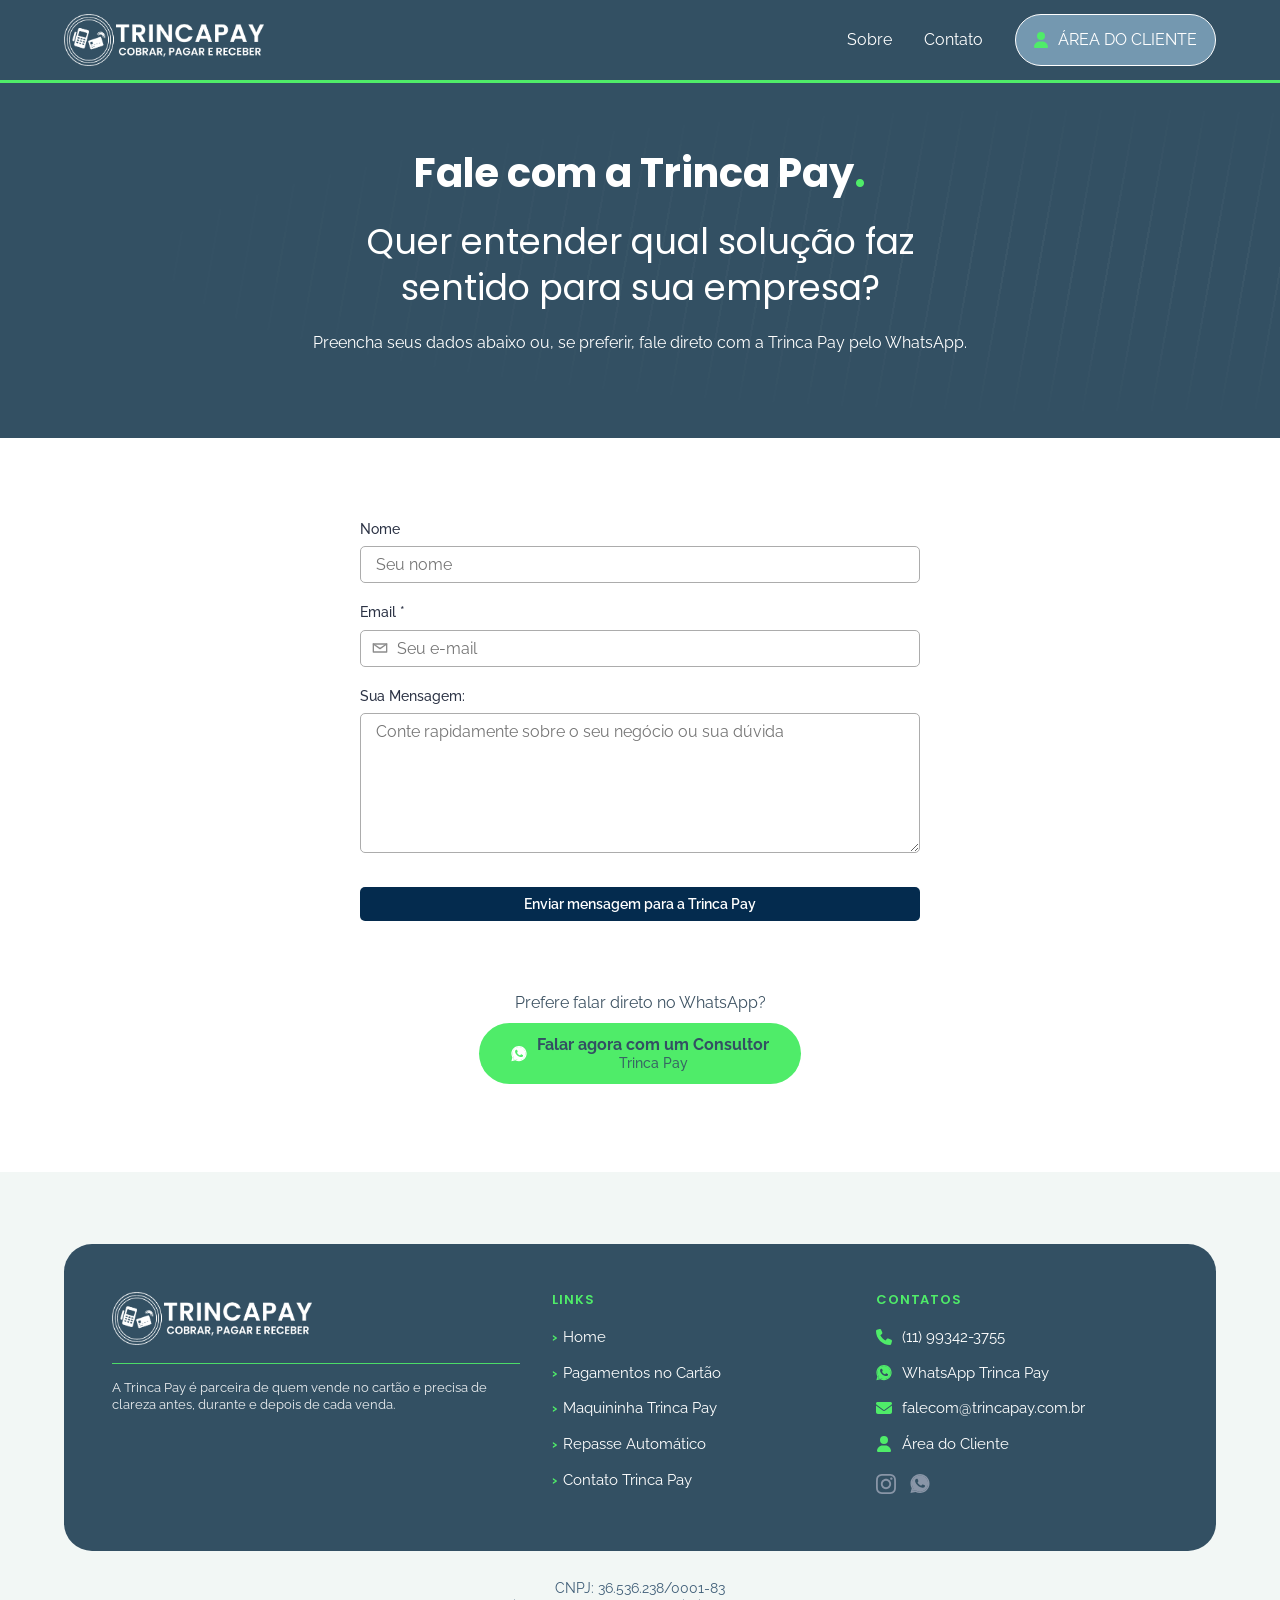
==== contato/index.html @ 95d37398 "Performance mobile: fontes assíncronas, GTM adiado, imagem otimizada" ====
<!DOCTYPE html>
<html lang="pt-BR">
<head>
<meta charset="UTF-8">
<meta name="viewport" content="width=device-width, initial-scale=1">
<title>Fale com a Trinca Pay | Atendimento e Contato</title>
<meta name="description" content="Entre em contato com a Trinca Pay e converse sobre soluções de pagamento com clareza, suporte humano e orientação para o seu negócio.">
<meta name="keywords" content="contato trinca pay, whatsapp trinca pay">
<meta name="author" content="Trinca Pay">
<meta name="robots" content="index, follow">
<link rel="canonical" href="https://trincapay.com.br/contato">

<meta property="og:type" content="website">
<meta property="og:title" content="Fale com a Trinca Pay | Atendimento e Contato">
<meta property="og:description" content="Entre em contato com a Trinca Pay e converse sobre soluções de pagamento com clareza, suporte humano e orientação para o seu negócio.">
<meta property="og:image" content="/og-share-image.jpg">
<meta property="og:url" content="https://trincapay.com.br/contato">
<meta name="twitter:card" content="summary_large_image">
<meta name="twitter:image" content="/og-share-image.jpg">

<link rel="preconnect" href="https://fonts.googleapis.com">
<link rel="preconnect" href="https://fonts.gstatic.com" crossorigin>
<link rel="preload" as="style" href="https://fonts.googleapis.com/css2?family=Poppins:wght@400;500;600;700&family=Raleway:wght@400;500;600;700&display=swap" onload="this.onload=null;this.rel='stylesheet'">
<noscript><link rel="stylesheet" href="https://fonts.googleapis.com/css2?family=Poppins:wght@400;500;600;700&family=Raleway:wght@400;500;600;700&display=swap"></noscript>
<link rel="preconnect" href="https://images.leadconnectorhq.com">
<link rel="icon" type="image/webp" href="/favicon.webp">
<link rel="stylesheet" href="/assets/css/style.css?v=3">

<!-- Google Tag Manager (carregamento adiado: idle/interação do usuário, com limite de 3.5s, para não bloquear o carregamento inicial) -->
<script>
(function(w,d,s,l,i){
  w[l]=w[l]||[];w[l].push({'gtm.start': new Date().getTime(), event:'gtm.js'});
  function loadGTM(){
    if (w.__gtmLoaded) return;
    w.__gtmLoaded = true;
    var f=d.getElementsByTagName(s)[0], j=d.createElement(s), dl=l!='dataLayer'?'&l='+l:'';
    j.async=true; j.src='https://www.googletagmanager.com/gtm.js?id='+i+dl;
    f.parentNode.insertBefore(j,f);
  }
  var events = ['scroll','mousemove','touchstart','keydown','click'];
  function onInteract(){ events.forEach(function(e){ w.removeEventListener(e, onInteract); }); loadGTM(); }
  events.forEach(function(e){ w.addEventListener(e, onInteract, {passive:true, once:true}); });
  setTimeout(loadGTM, 3500);
})(window,document,'script','dataLayer','GTM-535Q238L');
</script>
<!-- End Google Tag Manager -->
<script type="application/ld+json">
{
  "@context": "https://schema.org",
  "@type": "Organization",
  "name": "Trinca Pay",
  "url": "https://trincapay.com.br",
  "logo": "https://trincapay.com.br/assets/images/logo-trincapay.webp",
  "description": "A Trinca Pay é parceira de quem vende no cartão e precisa de clareza antes, durante e depois de cada venda.",
  "contactPoint": {
    "@type": "ContactPoint",
    "telephone": "+55-11-99342-3755",
    "contactType": "customer service",
    "areaServed": "BR",
    "availableLanguage": "Portuguese"
  },
  "sameAs": [
    "https://www.instagram.com/trincapay",
    "https://wa.me/5511993423755"
  ]
}
</script>
</head>
<body>
<noscript><iframe src="https://www.googletagmanager.com/ns.html?id=GTM-535Q238L"
height="0" width="0" style="display:none;visibility:hidden"></iframe></noscript>

<header class="site-header">
  <div class="container">
    <a href="/" class="logo-link" title="Trinca Pay - Cobrar, pagar e receber">
      <img src="/assets/images/logo-trincapay.webp" alt="Trinca Pay - Cobrar, pagar e receber" width="1121" height="293" title="Trinca Pay - Cobrar, pagar e receber">
    </a>
    <input type="checkbox" id="nav-toggle" class="nav-toggle-checkbox">
    <label for="nav-toggle" class="nav-toggle-btn" aria-label="Abrir menu">&#9776;</label>
    <nav class="nav-links">
      <a href="/sobre-nos" class="nav-link" title="Sobre">Sobre</a>
      <a href="/contato" class="nav-link" title="Contato">Contato</a>
    </nav>
    <a href="https://portaltrinca.com.br/login" class="btn-area-cliente" target="_blank" rel="noopener" title="ÁREA DO CLIENTE">ÁREA DO CLIENTE</a>
  </div>
</header>

<main>
  <section class="hero section-on-dark wave-bg" style="padding-bottom:64px;">
    <div class="container text-center" style="max-width:720px;">
      <h1>Fale com a Trinca Pay<span class="accent">.</span></h1>
      <h2 class="hero-subtitle">Quer entender qual solução faz sentido para sua empresa?</h2>
      <p>Preencha seus dados abaixo ou, se preferir, fale direto com a Trinca Pay pelo WhatsApp.</p>
    </div>
  </section>

  <section class="section-on-light">
    <div class="container">
      <form id="contact-form" class="contact-form" action="/api/contact" method="POST">
        <div>
          <label for="nome">Nome</label>
          <input type="text" id="nome" name="nome" placeholder="Seu nome">
        </div>
        <div>
          <label for="email">Email *</label>
          <div class="email-field">
            <svg viewBox="0 0 24 24" fill="none" stroke="currentColor" stroke-width="2" stroke-linecap="round" stroke-linejoin="round"><path d="M4 4h16v16H4z" opacity="0"/><path d="M22 6l-10 7L2 6"/><path d="M2 6h20v12H2z"/></svg>
            <input type="email" id="email" name="email" placeholder="Seu e-mail" required>
          </div>
        </div>
        <div>
          <label for="mensagem">Sua Mensagem:</label>
          <textarea id="mensagem" name="mensagem" placeholder="Conte rapidamente sobre o seu negócio ou sua dúvida"></textarea>
        </div>
        <!-- honeypot anti-spam (campo invisível, bots costumam preencher) -->
        <input type="text" name="empresa_site" tabindex="-1" autocomplete="off" style="position:absolute;left:-9999px;opacity:0;height:0;">
        <button type="submit" class="btn-submit">Enviar mensagem para a Trinca Pay</button>
        <p id="form-status" role="status" style="text-align:center; font-size:0.9rem; min-height:1.2em;"></p>
      </form>

      <p class="text-center" style="margin:16px 0 8px;">Prefere falar direto no WhatsApp?</p>
      <div class="btn-wrap" style="margin:8px 0;">
        <a class="btn-cta" href="https://wa.me/5511993423755?text=Ol%C3%A1%2C%20vim%20pela%20p%C3%A1gina%20de%20contato%20da%20TrincaPay%20e%20gostaria%20de%20entender%20qual%20estrutura%20de%20pagamentos%20faz%20mais%20sentido%20para%20meu%20neg%C3%B3cio." target="_blank" rel="noopener" title="Falar agora com um Consultor Trinca Pay">
          <span class="btn-icon"><svg viewBox="0 0 22 22" width="16" height="16" fill="#fff" xmlns="http://www.w3.org/2000/svg"><path fill-rule="evenodd" clip-rule="evenodd" d="M11 20.9647C16.7892 20.9647 21.4824 16.2716 21.4824 10.4824C21.4824 4.69311 16.7892 0 11 0C5.21075 0 0.517639 4.69311 0.517639 10.4824C0.517639 12.3624 1.01255 14.1268 1.8792 15.6524L0.517639 20.9647L5.99457 19.6947C7.48195 20.5046 9.18724 20.9647 11 20.9647ZM11 19.3521C15.8986 19.3521 19.8697 15.381 19.8697 10.4824C19.8697 5.58377 15.8986 1.61267 11 1.61267C6.10141 1.61267 2.13031 5.58377 2.13031 10.4824C2.13031 12.3737 2.72231 14.1268 3.73111 15.5665L2.93665 18.5457L5.96841 17.7878C7.39808 18.7743 9.13157 19.3521 11 19.3521Z"/><path fill-rule="evenodd" clip-rule="evenodd" d="M10.9998 19.4668C15.962 19.4668 19.9847 15.4442 19.9847 10.4819C19.9847 5.51974 15.962 1.49707 10.9998 1.49707C6.03762 1.49707 2.01495 5.51974 2.01495 10.4819C2.01495 12.3979 2.61464 14.1737 3.63654 15.6321L2.83176 18.65L5.9029 17.8822C7.35114 18.8816 9.10714 19.4668 10.9998 19.4668ZM7.44901 5.1587C7.8049 5.15562 8.14911 5.15264 8.37955 5.61548C8.57893 6.01595 8.82411 6.70349 9.11351 7.52482C9.11475 7.52833 9.11601 7.53188 9.11727 7.53547C9.18485 7.72704 9.29035 8.02613 9.15169 8.22437C9.01042 8.42633 8.69542 8.83272 8.46729 9.09595C8.40886 9.16338 8.29175 9.31767 8.45134 9.56914C8.49101 9.63166 8.52525 9.69572 8.56299 9.76629C8.71497 10.0506 8.92355 10.4408 9.77179 11.263C10.6279 12.093 11.702 12.5707 12.0982 12.7297C12.2058 12.7907 12.4645 12.8725 12.638 12.711C12.7178 12.6367 12.8681 12.4447 13.032 12.2353C13.2245 11.9894 13.4359 11.7194 13.5739 11.5879C13.5781 11.5841 13.5824 11.5802 13.5868 11.5761C13.6791 11.4915 13.8255 11.3573 14.0945 11.465C14.3301 11.5593 15.234 11.9943 15.9168 12.3229C16.0511 12.3875 16.1768 12.448 16.2872 12.501C16.3957 12.5354 16.5533 12.6621 16.5533 12.916C16.5533 13.4889 16.1477 15.1853 14.1764 15.2204C12.2051 15.2555 9.83062 14.2245 8.02344 12.2315C6.15087 10.1664 5.59515 8.78594 5.59515 7.52482C5.59515 5.98603 6.67148 5.15921 7.36175 5.15921C7.39088 5.15921 7.41998 5.15895 7.44901 5.1587Z"/></svg></span>
          <span>Falar agora com um Consultor<span class="btn-sub">Trinca Pay</span></span>
        </a>
      </div>
    </div>
  </section>
</main>

<footer class="site-footer-wrap">
  <div class="container">
    <div class="site-footer">
      <div>
        <div class="footer-brand">
          <img src="/assets/images/logo-trincapay.webp" alt="Trinca Pay" width="1121" height="293" title="Trinca Pay">
        </div>
        <p class="footer-desc">A Trinca Pay é parceira de quem vende no cartão e precisa de clareza antes, durante e depois de cada venda.</p>
      </div>
      <div>
        <h2>Links</h2>
        <ul>
          <li><a href="/" title="Home">Home</a></li>
          <li><a href="/pagamentos-no-cartao" title="Pagamentos no Cartão">Pagamentos no Cartão</a></li>
          <li><a href="/maquininha-trinca-pay" title="Maquininha Trinca Pay">Maquininha Trinca Pay</a></li>
          <li><a href="/repasse-automatico" title="Repasse Automático">Repasse Automático</a></li>
          <li><a href="/contato" title="Contato Trinca Pay">Contato Trinca Pay</a></li>
        </ul>
      </div>
      <div>
        <h2>Contatos</h2>
        <ul>
          <li class="contact-item"><span class="footer-icon footer-icon-phone"></span><a href="tel:+5511993423755" title="(11) 99342-3755">(11) 99342-3755</a></li>
          <li class="contact-item"><span class="footer-icon footer-icon-whatsapp"></span><a href="https://wa.me/5511993423755?text=Ol%C3%A1%2C%20vim%20pelo%20site%20da%20TrincaPay%20e%20gostaria%20de%20falar%20com%20voc%C3%AAs." target="_blank" rel="noopener" title="WhatsApp Trinca Pay">WhatsApp Trinca Pay</a></li>
          <li class="contact-item"><span class="footer-icon footer-icon-mail"></span><a href="mailto:falecom@trincapay.com.br" title="falecom@trincapay.com.br">falecom@trincapay.com.br</a></li>
          <li class="contact-item"><span class="footer-icon footer-icon-user"></span><a href="https://portaltrinca.com.br/login" target="_blank" rel="noopener" title="Área do Cliente">Área do Cliente</a></li>
        </ul>
        <div class="social-icons">
          <a href="https://www.instagram.com/trincapay" target="_blank" rel="noopener" title="Instagram Trinca Pay"><img src="/assets/images/icon-instagram.svg" alt="Instagram Trinca Pay" width="20" height="20" loading="lazy" title="Instagram Trinca Pay"></a>
          <a href="https://wa.me/5511993423755?text=Ol%C3%A1%2C%20vim%20pelo%20site%20da%20TrincaPay%20e%20gostaria%20de%20falar%20com%20voc%C3%AAs." target="_blank" rel="noopener" title="WhatsApp Trinca Pay"><img src="/assets/images/icon-whatsapp.svg" alt="WhatsApp Trinca Pay" width="20" height="20" loading="lazy" title="WhatsApp Trinca Pay"></a>
        </div>
      </div>
    </div>
    <p class="footer-legal">CNPJ: 36.536.238/0001-83<br>© Trinca Pay 2026. Todos os direitos reservados</p>
  </div>
</footer>

<script>
document.getElementById('contact-form').addEventListener('submit', async function (e) {
  e.preventDefault();
  var form = e.target;
  var status = document.getElementById('form-status');
  var btn = form.querySelector('button[type="submit"]');
  var data = Object.fromEntries(new FormData(form).entries());

  btn.disabled = true;
  status.textContent = 'Enviando...';

  try {
    var res = await fetch(form.action, {
      method: 'POST',
      headers: { 'Content-Type': 'application/json' },
      body: JSON.stringify(data)
    });
    if (res.ok) {
      status.textContent = 'Mensagem enviada! Em breve alguém da Trinca Pay entra em contato.';
      form.reset();
    } else {
      status.textContent = 'Não foi possível enviar agora. Tente novamente ou fale pelo WhatsApp acima.';
    }
  } catch (err) {
    status.textContent = 'Não foi possível enviar agora. Tente novamente ou fale pelo WhatsApp acima.';
  } finally {
    btn.disabled = false;
  }
});
</script>

</body>
</html>
---- assets/css/style.css ----
/* =========================================================
   Trinca Pay — Design System / Estilo compartilhado
   Cores, tipografia e componentes replicados do site original
   (trincapay.com.br), conforme requisitos técnicos e inspeção
   visual direta do site em produção.
   ========================================================= */

/* Google Fonts agora carregadas via <link rel="preconnect"> + <link rel="stylesheet">
   no <head> de cada página (em vez de @import), para não bloquear a renderização. */

:root {
  --color-bg-dark: #335063;       /* fundo petróleo - header, hero, seções escuras */
  --color-bg-dark-card: #4a6d84;  /* cartões sobre fundo escuro (levemente mais claro) */
  --color-bg-panel-blue: rgb(116, 152, 176); /* azul claro da seção "A regra..." (igual produção) */
  --color-accent: #4FEC69;        /* verde destaque - títulos, botões, fundos */
  --color-accent-text: #117A37;   /* verde escurecido para texto/links sobre fundo claro (contraste AA) */
  --color-white: #ffffff;
  --color-text-on-dark: #ffffff;
  --color-text-on-light: #335063; /* corpo de texto e headings sobre fundo claro */
  --color-alt-bg: #f2f7f5;        /* seções claras alternadas (leve tom esverdeado) */
  --color-text-alt-dark: #042B4E; /* azul escuro alternativo usado em FAQ, CTA final e alguns parágrafos */
  --color-off-white: #EFF4F0;     /* branco levemente acinzentado usado em links secundários do hero */
  --font-heading: 'Poppins', sans-serif;
  --font-body: 'Raleway', sans-serif;
  --radius-pill: 100px;
  --radius-card: 16px;
  --radius-panel: 28px;
  --max-width: 1200px;
}

* { box-sizing: border-box; }
html { scroll-behavior: smooth; }

body {
  margin: 0;
  font-family: var(--font-body);
  font-weight: 400;
  color: var(--color-text-on-light);
  background: var(--color-white);
  line-height: 1.6;
  overflow-x: hidden;
}

img { max-width: 100%; display: block; }

a { color: inherit; text-decoration: none; }

.container {
  max-width: var(--max-width);
  margin: 0 auto;
  padding: 0 24px;
}

h1, h2, h3 {
  font-family: var(--font-heading);
  margin: 0 0 20px;
  line-height: 1.2;
}

h1 { font-weight: 700; font-size: 40px; line-height: 1.3; }
h2 { font-weight: 600; font-size: 35px; line-height: 1.3; }
h3 { font-weight: 700; font-size: 21px; line-height: 1.3; }

p { margin: 0 0 18px; font-size: 1rem; }

.accent { color: var(--color-accent); }

.section-on-dark h1, .section-on-dark h2, .section-on-dark h3, .section-on-dark p { color: var(--color-text-on-dark); }
.section-on-light h1, .section-on-light h2, .section-on-light h3 { color: var(--color-text-on-light); }
.section-on-light p { color: #3d5262; }

/* ============ Wave decoration (aproximação do padrão original) ============ */
.wave-bg {
  position: relative;
  overflow: hidden;
}
.wave-bg > * {
  position: relative;
  z-index: 1;
}
.wave-bg::before {
  content: "";
  position: absolute;
  inset: 0;
  z-index: 0;
  pointer-events: none;
  background-image: repeating-linear-gradient(
      100deg,
      rgba(255,255,255,0.035) 0px,
      rgba(255,255,255,0.035) 2px,
      transparent 2px,
      transparent 34px
    );
  mask-image: radial-gradient(ellipse at 85% 50%, black 10%, transparent 70%);
  -webkit-mask-image: radial-gradient(ellipse at 85% 50%, black 10%, transparent 70%);
}
.wave-bg-light::before {
  background-image: repeating-linear-gradient(
      100deg,
      rgba(51,80,99,0.05) 0px,
      rgba(51,80,99,0.05) 2px,
      transparent 2px,
      transparent 34px
    );
  mask-image: radial-gradient(ellipse at 15% 50%, black 10%, transparent 70%);
  -webkit-mask-image: radial-gradient(ellipse at 15% 50%, black 10%, transparent 70%);
}

/* ============ Header ============ */
.site-header {
  position: sticky;
  top: 0;
  z-index: 100;
  background: var(--color-bg-dark);
  border-bottom: 3px solid var(--color-accent);
}
.site-header .container {
  display: flex;
  align-items: center;
  justify-content: flex-end;
  gap: 32px;
  padding-top: 14px;
  padding-bottom: 14px;
}
.site-header .logo-link {
  display: flex;
  align-items: center;
  gap: 12px;
  margin-right: auto;
}
.site-header .logo-link img { width: 200px; height: auto; }
.site-header nav {
  display: flex;
  align-items: center;
  gap: 32px;
}
.site-header nav a.nav-link {
  color: var(--color-white);
  font-weight: 400;
  font-size: 16px;
}
.site-header nav a.nav-link:hover { color: var(--color-accent); }
.btn-area-cliente {
  display: inline-flex;
  align-items: center;
  gap: 8px;
  border: 1px solid #fff;
  background: rgb(116, 152, 176);
  color: #fff;
  padding: 12px 18px;
  border-radius: var(--radius-pill);
  font-size: 16px;
  font-weight: 400;
  white-space: nowrap;
}
.btn-area-cliente:hover { background: rgb(100, 136, 160); }
.btn-area-cliente::before {
  content: "";
  display: inline-block;
  width: 16px;
  height: 16px;
  background-color: var(--color-accent);
  -webkit-mask-image: url('data:image/svg+xml;utf8,<svg xmlns="http://www.w3.org/2000/svg" viewBox="0 0 448 512"><path d="M224 256a128 128 0 1 0 0-256 128 128 0 1 0 0 256zm-45.7 48C79.8 304 0 383.8 0 482.3 0 498.7 13.3 512 29.7 512h388.6c16.4 0 29.7-13.3 29.7-29.7 0-98.5-79.8-178.3-178.3-178.3h-91.4z"/></svg>');
  mask-image: url('data:image/svg+xml;utf8,<svg xmlns="http://www.w3.org/2000/svg" viewBox="0 0 448 512"><path d="M224 256a128 128 0 1 0 0-256 128 128 0 1 0 0 256zm-45.7 48C79.8 304 0 383.8 0 482.3 0 498.7 13.3 512 29.7 512h388.6c16.4 0 29.7-13.3 29.7-29.7 0-98.5-79.8-178.3-178.3-178.3h-91.4z"/></svg>');
  -webkit-mask-size: contain;
  mask-size: contain;
  -webkit-mask-repeat: no-repeat;
  mask-repeat: no-repeat;
}

/* ============ Hamburger (mobile nav toggle, checkbox hack, sem JS) ============ */
.nav-toggle-checkbox { display: none; }
.nav-toggle-btn {
  display: none;
  align-items: center;
  justify-content: center;
  color: var(--color-accent);
  font-size: 28px;
  cursor: pointer;
  line-height: 1;
  user-select: none;
}

/* ============ Buttons / CTAs ============ */
.btn-cta {
  display: inline-flex;
  align-items: center;
  justify-content: center;
  gap: 10px;
  background: var(--color-accent);
  color: var(--color-text-on-light);
  padding: 12px 32px;
  border-radius: var(--radius-pill);
  font-family: var(--font-body);
  font-weight: 700;
  font-size: 1rem;
  border: none;
  cursor: pointer;
  text-align: center;
  transition: transform 0.15s ease, box-shadow 0.15s ease;
  line-height: 1.25;
}
.btn-cta:hover { transform: translateY(-2px); box-shadow: 0 8px 20px rgba(79,236,105,0.35); }
.btn-cta .btn-sub { display: block; font-weight: 500; font-size: 0.85rem; opacity: 0.85; }
.btn-cta .btn-icon { font-size: 0.85em; display: inline-flex; align-items: center; }
.btn-cta .btn-icon svg { display: block; }
.btn-cta img.btn-icon { width: 18px; height: 18px; }
.btn-wrap { text-align: center; margin: 32px 0; }
.btn-wrap.align-left { text-align: left; }

/* ============ Layout helpers ============ */
section { padding: 80px 0; }
@media (max-width: 768px) { section { padding: 56px 0; } }

.section-on-dark { background: var(--color-bg-dark); color: var(--color-white); }
.section-alt { background: var(--color-alt-bg); }

.grid-2 {
  display: grid;
  grid-template-columns: 1fr 1fr;
  gap: 80px;
  align-items: center;
}
@media (max-width: 860px) {
  .grid-2 { grid-template-columns: 1fr; gap: 48px; }
  .grid-2.reverse-mobile { display: flex; flex-direction: column-reverse; }
  .como-funciona-block { text-align: center; }
  .como-funciona-block .como-funciona-btn { justify-content: center; }
}

.text-center { text-align: center; }

/* ============ Hero ============ */
.hero {
  padding: 64px 0 72px;
}
.hero .grid-2 { align-items: center; }
.hero .grid-2 img { max-width: min(366px, 100%); margin: 0 auto; }
.problema-img img { max-width: min(471px, 100%); margin: 0 auto; }
.hero-subtitle { color: var(--color-accent); font-weight: 400; }
.hero-eyebrow-link {
  display: inline-block;
  margin-top: 8px;
  font-size: 0.95rem;
  color: var(--color-white);
  opacity: 0.85;
  text-decoration: underline;
}

/* ============ Feature cards on dark bg ============ */
.card-grid-3 {
  display: grid;
  grid-template-columns: repeat(3, 1fr);
  gap: 24px;
  margin: 40px 0;
}
@media (max-width: 860px) { .card-grid-3 { grid-template-columns: 1fr; } }

.feature-card {
  background: var(--color-bg-panel-blue);
  border: none;
  border-radius: 20px;
  padding: 28px 26px;
  text-align: center;
}
.feature-card h3 { color: var(--color-white); font-size: 21px; font-weight: 700; margin-bottom: 14px; }
.feature-card h3 a { color: inherit; text-decoration: none; }
.feature-card p { color: var(--color-white); font-size: 16px; margin: 0; opacity: 1; }
.feature-card .icon { font-size: 1.5rem; margin-right: 8px; }
.feature-card-icon { display: block; margin: 0 auto 12px; }

.feature-card-alt {
  background: rgba(255,255,255,0.06);
}

/* Card escuro com icone ">>" (paineis "Estrutura de pagamentos") */
.feature-card-chevron {
  background: var(--color-text-on-light);
  border-radius: 20px;
  padding: 32px;
  text-align: left;
}
.feature-card-chevron .chevron-icon {
  display: block;
  color: var(--color-accent);
  font-weight: 700;
  font-size: 20px;
  margin-bottom: 12px;
  letter-spacing: -2px;
}
.feature-card-chevron p { color: #fff; font-size: 16px; margin: 0; }

/* Pills com checkmark (painel "Para quem faz sentido") */
.benefit-pills {
  display: flex;
  flex-wrap: wrap;
  justify-content: center;
  gap: 14px;
  margin: 32px 0;
}
.benefit-pill {
  background: var(--color-alt-bg);
  border-radius: 20px;
  padding: 18px 14px;
  max-width: 205px;
  text-align: center;
  color: var(--color-text-on-light);
  font-weight: 600;
  font-size: 14px;
}
.benefit-pill-blue { background: var(--color-bg-panel-blue); color: #fff; }
.benefit-pill .check-icon {
  display: flex;
  align-items: center;
  justify-content: center;
  width: 26px;
  height: 26px;
  border-radius: 50%;
  background: var(--color-accent);
  color: #fff;
  font-size: 14px;
  font-weight: 700;
  margin: 0 auto 10px;
}

/* ============ Numbered steps ============ */
.step-list { margin-top: 32px; }
.step-row {
  display: grid;
  grid-template-columns: 60px 1fr;
  gap: 40px;
  padding: 26px 0;
  border-bottom: 1px solid rgba(255,255,255,0.18);
}
.step-row:last-child { border-bottom: none; }
@media (max-width: 768px) {
  .step-row { grid-template-columns: 1fr; gap: 10px; }
}
.step-row .step-num { color: var(--color-accent); font-weight: 700; margin-right: 6px; }
.step-row h3, .step-row .step-marker { margin-bottom: 0; font-size: 1.15rem; font-weight: 700; }
.step-row p { margin: 0; opacity: 0.92; }

/* ============ Alternating image/text rows ("para quem") ============ */
.audience-row {
  padding: 64px 0;
}
.audience-row {
  padding: 48px !important;
}
.audience-row .photo-strip img { border-radius: var(--radius-card); max-width: min(400px, 100%); margin: 0 auto; }
.accent-link { color: var(--color-accent-text); font-weight: 600; text-decoration: underline; text-decoration-thickness: 1px; text-underline-offset: 2px; }
.accent-link:hover { text-decoration: underline; }
.audience-row .segment-line { font-style: italic; font-weight: 600; }

/* ============ Testimonials ============ */
.testimonials-frame {
  width: 100%;
  min-height: 480px;
  border: none;
}

/* ============ Founder section ============ */
.founder-photo {
  border: 6px solid rgba(255,255,255,0.15);
  border-radius: var(--radius-card);
  overflow: hidden;
  max-width: min(476px, 100%);
  margin: 0 auto;
}

/* ============ FAQ (accordion nativo via <details>) ============ */
.faq-list { margin-top: 32px; }
.faq-item {
  border: 1px solid #d8e3e0;
  border-radius: 14px;
  margin-bottom: 14px;
  padding: 4px 24px;
  background: var(--color-white);
}
.faq-item summary {
  cursor: pointer;
  list-style: none;
  padding: 20px 0;
  font-family: var(--font-heading);
  font-weight: 600;
  color: var(--color-text-on-light);
  display: flex;
  justify-content: space-between;
  align-items: center;
  font-size: 1.05rem;
}
.faq-item summary::-webkit-details-marker { display: none; }
.faq-item summary::after {
  content: "▾";
  color: var(--color-accent);
  font-size: 1.2rem;
  margin-left: 16px;
  transition: transform 0.2s ease;
}
.faq-item[open] summary::after { transform: rotate(180deg); }
.faq-item p { padding-bottom: 20px; margin: 0; color: #3d5262; }

/* ============ Footer ============ */
.site-footer-wrap {
  background: var(--color-alt-bg);
  padding: 72px 0 10px;
}
.site-footer {
  background: var(--color-bg-dark);
  border-radius: var(--radius-panel);
  padding: 48px;
  display: grid;
  grid-template-columns: 1.4fr 1fr 1fr;
  gap: 32px;
  color: var(--color-white);
}
@media (max-width: 860px) {
  .site-footer { grid-template-columns: 1fr; padding: 36px 28px; text-align: center; }
  .site-footer .footer-brand { justify-content: center; }
  .site-footer .contact-item { justify-content: center; }
  .social-icons { justify-content: center; }
}
.site-footer .footer-brand { display: flex; align-items: center; gap: 12px; margin-bottom: 18px; }
.site-footer .footer-brand img { width: 200px; height: auto; }
.site-footer .footer-desc {
  border-top: 1px solid var(--color-accent);
  padding-top: 16px;
  font-size: 0.9rem;
  opacity: 0.9;
}
.site-footer h2 {
  color: var(--color-accent);
  font-family: var(--font-heading);
  font-size: 0.85rem;
  letter-spacing: 0.06em;
  text-transform: uppercase;
  margin: 0 0 16px;
}
.site-footer ul { list-style: none; margin: 0; padding: 0; }
.site-footer li { margin-bottom: 12px; font-size: 0.92rem; }
.site-footer li a:hover { color: var(--color-accent); }
.site-footer ul li:not(.contact-item)::before {
  content: "›";
  color: var(--color-accent);
  font-weight: 700;
  margin-right: 6px;
}
.site-footer .contact-item { display: flex; align-items: center; gap: 10px; }
.site-footer .contact-item .footer-icon {
  display: inline-block;
  width: 16px;
  height: 16px;
  background-color: var(--color-accent);
  flex-shrink: 0;
  -webkit-mask-size: contain;
  mask-size: contain;
  -webkit-mask-repeat: no-repeat;
  mask-repeat: no-repeat;
  -webkit-mask-position: center;
  mask-position: center;
}
.footer-icon-phone { -webkit-mask-image: url('data:image/svg+xml;utf8,<svg xmlns="http://www.w3.org/2000/svg" viewBox="0 0 512 512"><path d="M164.9 24.6c-7.7-18.6-28-28.5-47.4-23.2l-88 24C12.1 30.2 0 46 0 64C0 311.4 200.6 512 448 512c18 0 33.8-12.1 38.6-29.5l24-88c5.3-19.4-4.6-39.7-23.2-47.4l-96-40c-16.3-6.8-35.2-2.1-46.3 11.6l-40.4 49.3c-72.7-34.1-131.3-92.7-165.4-165.4l49.3-40.4c13.7-11.2 18.4-30 11.6-46.3l-40-96z"/></svg>'); mask-image: url('data:image/svg+xml;utf8,<svg xmlns="http://www.w3.org/2000/svg" viewBox="0 0 512 512"><path d="M164.9 24.6c-7.7-18.6-28-28.5-47.4-23.2l-88 24C12.1 30.2 0 46 0 64C0 311.4 200.6 512 448 512c18 0 33.8-12.1 38.6-29.5l24-88c5.3-19.4-4.6-39.7-23.2-47.4l-96-40c-16.3-6.8-35.2-2.1-46.3 11.6l-40.4 49.3c-72.7-34.1-131.3-92.7-165.4-165.4l49.3-40.4c13.7-11.2 18.4-30 11.6-46.3l-40-96z"/></svg>'); }
.footer-icon-whatsapp { -webkit-mask-image: url('data:image/svg+xml;utf8,<svg xmlns="http://www.w3.org/2000/svg" viewBox="0 0 22 22"><path fill-rule="evenodd" clip-rule="evenodd" d="M11 20.9647C16.7892 20.9647 21.4824 16.2716 21.4824 10.4824C21.4824 4.69311 16.7892 0 11 0C5.21075 0 0.517639 4.69311 0.517639 10.4824C0.517639 12.3624 1.01255 14.1268 1.8792 15.6524L0.517639 20.9647L5.99457 19.6947C7.48195 20.5046 9.18724 20.9647 11 20.9647ZM11 19.3521C15.8986 19.3521 19.8697 15.381 19.8697 10.4824C19.8697 5.58377 15.8986 1.61267 11 1.61267C6.10141 1.61267 2.13031 5.58377 2.13031 10.4824C2.13031 12.3737 2.72231 14.1268 3.73111 15.5665L2.93665 18.5457L5.96841 17.7878C7.39808 18.7743 9.13157 19.3521 11 19.3521Z"/><path fill-rule="evenodd" clip-rule="evenodd" d="M10.9998 19.4668C15.962 19.4668 19.9847 15.4442 19.9847 10.4819C19.9847 5.51974 15.962 1.49707 10.9998 1.49707C6.03762 1.49707 2.01495 5.51974 2.01495 10.4819C2.01495 12.3979 2.61464 14.1737 3.63654 15.6321L2.83176 18.65L5.9029 17.8822C7.35114 18.8816 9.10714 19.4668 10.9998 19.4668ZM7.44901 5.1587C7.8049 5.15562 8.14911 5.15264 8.37955 5.61548C8.57893 6.01595 8.82411 6.70349 9.11351 7.52482C9.11475 7.52833 9.11601 7.53188 9.11727 7.53547C9.18485 7.72704 9.29035 8.02613 9.15169 8.22437C9.01042 8.42633 8.69542 8.83272 8.46729 9.09595C8.40886 9.16338 8.29175 9.31767 8.45134 9.56914C8.49101 9.63166 8.52525 9.69572 8.56299 9.76629C8.71497 10.0506 8.92355 10.4408 9.77179 11.263C10.6279 12.093 11.702 12.5707 12.0982 12.7297C12.2058 12.7907 12.4645 12.8725 12.638 12.711C12.7178 12.6367 12.8681 12.4447 13.032 12.2353C13.2245 11.9894 13.4359 11.7194 13.5739 11.5879C13.5781 11.5841 13.5824 11.5802 13.5868 11.5761C13.6791 11.4915 13.8255 11.3573 14.0945 11.465C14.3301 11.5593 15.234 11.9943 15.9168 12.3229C16.0511 12.3875 16.1768 12.448 16.2872 12.501C16.3957 12.5354 16.5533 12.6621 16.5533 12.916C16.5533 13.4889 16.1477 15.1853 14.1764 15.2204C12.2051 15.2555 9.83062 14.2245 8.02344 12.2315C6.15087 10.1664 5.59515 8.78594 5.59515 7.52482C5.59515 5.98603 6.67148 5.15921 7.36175 5.15921C7.39088 5.15921 7.41998 5.15895 7.44901 5.1587Z"/></svg>'); mask-image: url('data:image/svg+xml;utf8,<svg xmlns="http://www.w3.org/2000/svg" viewBox="0 0 22 22"><path fill-rule="evenodd" clip-rule="evenodd" d="M11 20.9647C16.7892 20.9647 21.4824 16.2716 21.4824 10.4824C21.4824 4.69311 16.7892 0 11 0C5.21075 0 0.517639 4.69311 0.517639 10.4824C0.517639 12.3624 1.01255 14.1268 1.8792 15.6524L0.517639 20.9647L5.99457 19.6947C7.48195 20.5046 9.18724 20.9647 11 20.9647ZM11 19.3521C15.8986 19.3521 19.8697 15.381 19.8697 10.4824C19.8697 5.58377 15.8986 1.61267 11 1.61267C6.10141 1.61267 2.13031 5.58377 2.13031 10.4824C2.13031 12.3737 2.72231 14.1268 3.73111 15.5665L2.93665 18.5457L5.96841 17.7878C7.39808 18.7743 9.13157 19.3521 11 19.3521Z"/><path fill-rule="evenodd" clip-rule="evenodd" d="M10.9998 19.4668C15.962 19.4668 19.9847 15.4442 19.9847 10.4819C19.9847 5.51974 15.962 1.49707 10.9998 1.49707C6.03762 1.49707 2.01495 5.51974 2.01495 10.4819C2.01495 12.3979 2.61464 14.1737 3.63654 15.6321L2.83176 18.65L5.9029 17.8822C7.35114 18.8816 9.10714 19.4668 10.9998 19.4668ZM7.44901 5.1587C7.8049 5.15562 8.14911 5.15264 8.37955 5.61548C8.57893 6.01595 8.82411 6.70349 9.11351 7.52482C9.11475 7.52833 9.11601 7.53188 9.11727 7.53547C9.18485 7.72704 9.29035 8.02613 9.15169 8.22437C9.01042 8.42633 8.69542 8.83272 8.46729 9.09595C8.40886 9.16338 8.29175 9.31767 8.45134 9.56914C8.49101 9.63166 8.52525 9.69572 8.56299 9.76629C8.71497 10.0506 8.92355 10.4408 9.77179 11.263C10.6279 12.093 11.702 12.5707 12.0982 12.7297C12.2058 12.7907 12.4645 12.8725 12.638 12.711C12.7178 12.6367 12.8681 12.4447 13.032 12.2353C13.2245 11.9894 13.4359 11.7194 13.5739 11.5879C13.5781 11.5841 13.5824 11.5802 13.5868 11.5761C13.6791 11.4915 13.8255 11.3573 14.0945 11.465C14.3301 11.5593 15.234 11.9943 15.9168 12.3229C16.0511 12.3875 16.1768 12.448 16.2872 12.501C16.3957 12.5354 16.5533 12.6621 16.5533 12.916C16.5533 13.4889 16.1477 15.1853 14.1764 15.2204C12.2051 15.2555 9.83062 14.2245 8.02344 12.2315C6.15087 10.1664 5.59515 8.78594 5.59515 7.52482C5.59515 5.98603 6.67148 5.15921 7.36175 5.15921C7.39088 5.15921 7.41998 5.15895 7.44901 5.1587Z"/></svg>'); }
.footer-icon-mail { -webkit-mask-image: url('data:image/svg+xml;utf8,<svg xmlns="http://www.w3.org/2000/svg" viewBox="0 0 512 512"><path d="M48 64C21.5 64 0 85.5 0 112c0 15.1 7.1 29.3 19.2 38.4L236.8 313.6c11.4 8.5 27 8.5 38.4 0L492.8 150.4c12.1-9.1 19.2-23.3 19.2-38.4c0-26.5-21.5-48-48-48H48zM0 176V384c0 35.3 28.7 64 64 64H448c35.3 0 64-28.7 64-64V176L294.4 339.2c-22.8 17.1-54 17.1-76.8 0L0 176z"/></svg>'); mask-image: url('data:image/svg+xml;utf8,<svg xmlns="http://www.w3.org/2000/svg" viewBox="0 0 512 512"><path d="M48 64C21.5 64 0 85.5 0 112c0 15.1 7.1 29.3 19.2 38.4L236.8 313.6c11.4 8.5 27 8.5 38.4 0L492.8 150.4c12.1-9.1 19.2-23.3 19.2-38.4c0-26.5-21.5-48-48-48H48zM0 176V384c0 35.3 28.7 64 64 64H448c35.3 0 64-28.7 64-64V176L294.4 339.2c-22.8 17.1-54 17.1-76.8 0L0 176z"/></svg>'); }
.footer-icon-user { -webkit-mask-image: url('data:image/svg+xml;utf8,<svg xmlns="http://www.w3.org/2000/svg" viewBox="0 0 448 512"><path d="M224 256a128 128 0 1 0 0-256 128 128 0 1 0 0 256zm-45.7 48C79.8 304 0 383.8 0 482.3 0 498.7 13.3 512 29.7 512h388.6c16.4 0 29.7-13.3 29.7-29.7 0-98.5-79.8-178.3-178.3-178.3h-91.4z"/></svg>'); mask-image: url('data:image/svg+xml;utf8,<svg xmlns="http://www.w3.org/2000/svg" viewBox="0 0 448 512"><path d="M224 256a128 128 0 1 0 0-256 128 128 0 1 0 0 256zm-45.7 48C79.8 304 0 383.8 0 482.3 0 498.7 13.3 512 29.7 512h388.6c16.4 0 29.7-13.3 29.7-29.7 0-98.5-79.8-178.3-178.3-178.3h-91.4z"/></svg>'); }
.social-icons { display: flex; gap: 14px; margin-top: 18px; }
.social-icons img { width: 20px; height: 20px; opacity: 0.85; }
.social-icons a:hover img { opacity: 1; }

.footer-legal {
  text-align: center;
  font-size: 0.85rem;
  color: var(--color-text-on-light);
  opacity: 0.75;
  padding-top: 28px;
  padding-bottom: 0;
  margin-bottom: 0;
}

/* ============ Contact form ============ */
.contact-form {
  max-width: 560px;
  margin: 0 auto;
  display: flex;
  flex-direction: column;
  gap: 18px;
}
.contact-form label {
  font-weight: 500;
  font-size: 14px;
  color: #2C3345;
  margin-bottom: 6px;
  display: block;
}
.contact-form input,
.contact-form textarea {
  width: 100%;
  padding: 8px 15px;
  border-radius: 5px;
  border: 1px solid #ACACAC;
  font-family: var(--font-body);
  font-size: 1rem;
}
.contact-form .email-field { position: relative; }
.contact-form .email-field input { padding-left: 36px; }
.contact-form .email-field svg {
  position: absolute;
  left: 12px;
  top: 50%;
  transform: translateY(-50%);
  width: 16px;
  height: 16px;
  color: #8C8C8C;
  pointer-events: none;
}
.contact-form textarea { min-height: 140px; resize: vertical; }
.btn-submit {
  align-self: stretch;
  width: 100%;
  margin-top: 8px;
  border: none;
  border-radius: 5px;
  background: #042B4E;
  color: #fff;
  padding: 9px 50px;
  font-family: var(--font-body);
  font-weight: 600;
  font-size: 14px;
  cursor: pointer;
  transition: background 0.15s ease;
}
.btn-submit:hover { background: #06355f; }

/* ============ Influencer landing ============ */
.offer-ribbon {
  background: var(--color-accent);
  color: var(--color-text-on-light);
  text-align: center;
  font-weight: 500;
  font-size: 16px;
  padding: 10px 20px;
}
.offer-ribbon strong { font-weight: 700; }
.offer-badge {
  display: inline-block;
  background: rgba(255,255,255,0.1);
  border: 1px solid rgba(255,255,255,0.35);
  padding: 8px 20px;
  border-radius: var(--radius-pill);
  font-size: 0.85rem;
  margin-bottom: 20px;
}
.price-box {
  margin: 20px 0;
}
.price-box .price-main { font-family: var(--font-heading); font-weight: 700; font-size: 32px; }
.price-box .price-main .accent { color: var(--color-accent); }
.coupon-box {
  display: inline-block;
  border: 2px dashed var(--color-accent);
  padding: 10px 22px;
  border-radius: 12px;
  margin-top: 20px;
  font-weight: 700;
  letter-spacing: 0.05em;
}
.benefit-list { list-style: none; margin: 24px 0; padding: 0; }
.benefit-list li { padding: 10px 0; border-bottom: 1px solid rgba(255,255,255,0.15); }
.benefit-list li::before { content: "✓ "; color: var(--color-accent); font-weight: 700; }
.benefit-list-light li { border-bottom-color: rgba(51,80,99,0.12); color: var(--color-text-on-light); }

.btn-icon-play { display: inline-block; color: var(--color-text-on-light); margin-right: 4px; }

.card-grid-4 {
  display: grid;
  grid-template-columns: repeat(4, 1fr);
  gap: 24px;
  margin: 40px 0;
}
@media (max-width: 860px) { .card-grid-4 { grid-template-columns: 1fr 1fr; } }
@media (max-width: 560px) { .card-grid-4 { grid-template-columns: 1fr; } }

/* ============ Mobile nav ============ */
/* Entre ~481-720px: nada encolhe; o container quebra e o botão
   "ÁREA DO CLIENTE" cai para uma 2ª linha, alinhado à direita. */
@media (max-width: 720px) {
  .site-header .container { flex-wrap: wrap; justify-content: flex-end; row-gap: 10px; }
  .site-header .logo-link { margin-right: auto; }
}

/* Abaixo de 480px: menu vira hambúrguer real (igual produção), e o botão
   "ÁREA DO CLIENTE" fica centralizado abaixo do header, em linha própria. */
@media (max-width: 480px) {
  .site-header .container { justify-content: space-between; }
  .nav-toggle-btn { display: flex; order: 2; }
  .site-header nav.nav-links {
    display: none;
    order: 4;
    width: 100%;
    flex-direction: column;
    align-items: flex-start;
    gap: 16px;
  }
  .nav-toggle-checkbox:checked ~ nav.nav-links { display: flex; }
  .btn-area-cliente { order: 3; width: 100%; justify-content: center; margin: 0 auto; }
}

/* =========================================================
   MOBILE (≤480px) — tamanhos exatos extraídos da produção,
   sobrepondo os valores fixos de desktop definidos acima.
   ========================================================= */
@media (max-width: 480px) {
  h1 { font-size: 26px !important; line-height: 1.35 !important; }
  h2 { font-size: 22px !important; line-height: 1.35 !important; }
  h3 { font-size: 18px !important; line-height: 1.35 !important; }
  p { font-size: 16px !important; line-height: 1.5 !important; }
  .hero-subtitle { font-size: 14px !important; line-height: 1.4 !important; }
  .step-row .step-num { font-size: 18px !important; line-height: 1.4 !important; }
  .faq-item summary { font-size: 16px !important; line-height: 1.4 !important; }
  section { padding: 40px 0 !important; }
  .hero { padding: 40px 0 48px !important; }
  .card-grid-3 { gap: 16px !important; }
  .feature-card { padding: 20px 18px !important; }
  .step-row { grid-template-columns: 1fr !important; gap: 6px !important; padding: 18px 0 !important; }
  .site-footer { padding: 28px 20px !important; }
  .footer-legal { font-size: 12px !important; line-height: 1.4 !important; padding-top: 10px !important; padding-bottom: 10px !important; }

  /* Imagens: produção limita a ALTURA no mobile (não deixa esticar),
     valores extraídos direto das media queries de trincapay.com.br. */
  .hero .grid-2 img { width: auto !important; max-width: 100% !important; height: 300px !important; margin: 0 auto !important; }
  .problema-img img { width: 344px !important; max-width: 100% !important; height: 258px !important; margin: 0 auto !important; }
  .audience-row .photo-strip img { max-width: min(300px, 100%) !important; width: 100% !important; height: auto !important; margin: 0 auto !important; }
  .founder-photo { max-width: min(300px, 100%) !important; }
  .founder-photo img { height: auto !important; }
}

/* =========================================================
   HOME — valores tipográficos exatos extraídos da produção
   (font-size, font-weight, color, line-height computados
   diretamente em trincapay.com.br). Seções mapeadas por ordem
   dentro de <main> (nth-of-type), escopadas a body.page-home.
   ========================================================= */

/* 1) HERO */
.page-home main > section:nth-of-type(1) h1 { font-size: 40px; font-weight: 700; color: #fff; line-height: 52px; }
.page-home main > section:nth-of-type(1) .hero-subtitle { font-size: 18px; font-weight: 400; color: var(--color-accent); line-height: 23.4px; }
.page-home main > section:nth-of-type(1) p { font-size: 20px; font-weight: 400; color: #fff; line-height: 30px; }
.page-home main > section:nth-of-type(1) .hero-eyebrow-link { font-size: 16px; font-weight: 400; color: var(--color-off-white); line-height: 20.8px; }

/* 2) O PROBLEMA */
.page-home main > section:nth-of-type(2) h2 { font-size: 30px; font-weight: 600; color: var(--color-text-on-light); line-height: 39px; }
.page-home main > section:nth-of-type(2) p { font-size: 16px; font-weight: 400; color: var(--color-text-alt-dark); line-height: 24px; }

/* 3) A REGRA + CARDS + COMO FUNCIONA */
/* 3) A REGRA + CARDS (fundo cinza claro) */
.page-home main > section:nth-of-type(3) > .container > h2:first-child { font-size: 35px; font-weight: 600; color: var(--color-text-on-light); line-height: 45.5px; }
.page-home main > section:nth-of-type(3) > .container > p { font-size: 16px; font-weight: 400; color: var(--color-text-on-light); line-height: 20.8px; }
.page-home main > section:nth-of-type(3) .feature-card { background: #fff; box-shadow: 0 4px 16px rgba(51,80,99,0.08); }
.page-home main > section:nth-of-type(3) .feature-card h3 { font-size: 21px; font-weight: 700; color: var(--color-text-on-light); line-height: 27.3px; }
.page-home main > section:nth-of-type(3) .feature-card p { font-size: 16px; font-weight: 400; color: var(--color-text-on-light); line-height: 20.8px; }

/* 4) COMO FUNCIONA + STEPS (fundo azul escuro, igual antes) */
.page-home main > section:nth-of-type(4) > .container > h2 { font-size: 35px; font-weight: 600; color: #fff; line-height: 45.5px; }
.page-home main > section:nth-of-type(4) .step-list + p,
.page-home main > section:nth-of-type(4) > .container > h2 ~ p { font-size: 18px; font-weight: 500; color: #fff; line-height: 27px; }
.page-home main > section:nth-of-type(4) .step-row { grid-template-columns: 340px 1fr; }
.page-home main > section:nth-of-type(4) .step-row .step-num { font-size: 24px; font-weight: 700; color: var(--color-accent); line-height: 55.2px; }
.page-home main > section:nth-of-type(4) .step-row h3 { font-size: 21px; font-weight: 600; color: #fff; line-height: 27.3px; }
.page-home main > section:nth-of-type(4) .step-row p { font-size: 16px; font-weight: 400; color: #fff; line-height: 24px; }
.page-home main > section:nth-of-type(4) .step-row { border-bottom-color: rgba(255,255,255,1); }
.page-home main > section:nth-of-type(4) p[style*="margin-top:32px"] { font-size: 18px; font-weight: 400; color: #fff; line-height: 23.4px; }

/* 4) PARA QUEM */
.page-home main > section:nth-of-type(5) > .container.text-center > h2 { font-size: 35px; font-weight: 700; color: var(--color-text-on-light); line-height: 45.5px; }
.page-home main > section:nth-of-type(5) > .container.text-center > p { font-size: 16px; font-weight: 400; color: var(--color-text-on-light); line-height: 20.8px; }
.page-home main > section:nth-of-type(5) .audience-row h3 { font-size: 19px; font-weight: 400; color: var(--color-text-on-light); line-height: 24.7px; }
.page-home main > section:nth-of-type(5) .audience-row .segment-line { font-size: 16px; font-weight: 500; color: var(--color-text-on-light); line-height: 20.8px; }
.page-home main > section:nth-of-type(5) .audience-row p:not(.segment-line) { font-size: 16px; font-weight: 400; color: var(--color-text-on-light); line-height: 20.8px; }

/* 5) O QUE MUDA */
.page-home main > section:nth-of-type(6) h2 { font-size: 30px; font-weight: 400; color: var(--color-text-on-light); line-height: 39px; }
.page-home main > section:nth-of-type(6) > .container > p:first-of-type { font-size: 16px; font-weight: 400; color: var(--color-text-on-light); line-height: 20.8px; }
.page-home main > section:nth-of-type(6) .feature-card h3 { font-size: 22px; font-weight: 700; color: var(--color-accent); line-height: 28.6px; }
.page-home main > section:nth-of-type(6) .feature-card p { font-size: 16px; font-weight: 400; color: #fff; line-height: 20.8px; }

/* 7) FUNDADOR */
.page-home main > section:nth-of-type(8) h2 { font-size: 30px; font-weight: 700; color: #fff; line-height: 39px; }
.page-home main > section:nth-of-type(8) p { font-size: 18px; font-weight: 400; color: #fff; line-height: 27px; }

/* 8) FAQ */
.page-home main > section:nth-of-type(9) > .container.text-center > h2 { font-size: 30px; font-weight: 600; color: var(--color-text-alt-dark); line-height: 39px; }
.page-home main > section:nth-of-type(9) .faq-item summary { font-size: 18px; font-weight: 500; color: var(--color-text-alt-dark); line-height: 27px; }
.page-home main > section:nth-of-type(9) .faq-item p { font-size: 16px; font-weight: 400; color: var(--color-text-alt-dark); line-height: 20.8px; }

/* 9) CTA FINAL */
.page-home main > section:nth-of-type(10) h2 { font-size: 36px; font-weight: 600; color: var(--color-text-alt-dark); line-height: 46.8px; }
.page-home main > section:nth-of-type(10) p { font-size: 18px; font-weight: 400; color: var(--color-text-alt-dark); line-height: 27px; }

/* FOOTER (todas as páginas) */
.site-footer .footer-desc { font-size: 13px; font-weight: 400; color: #fff; line-height: 16.9px; }
.site-footer h2 { font-size: 13px; font-weight: 600; color: var(--color-accent); line-height: 16.9px; }
.footer-legal { font-size: 14px; font-weight: 400; color: var(--color-text-alt-dark); line-height: 18.2px; }
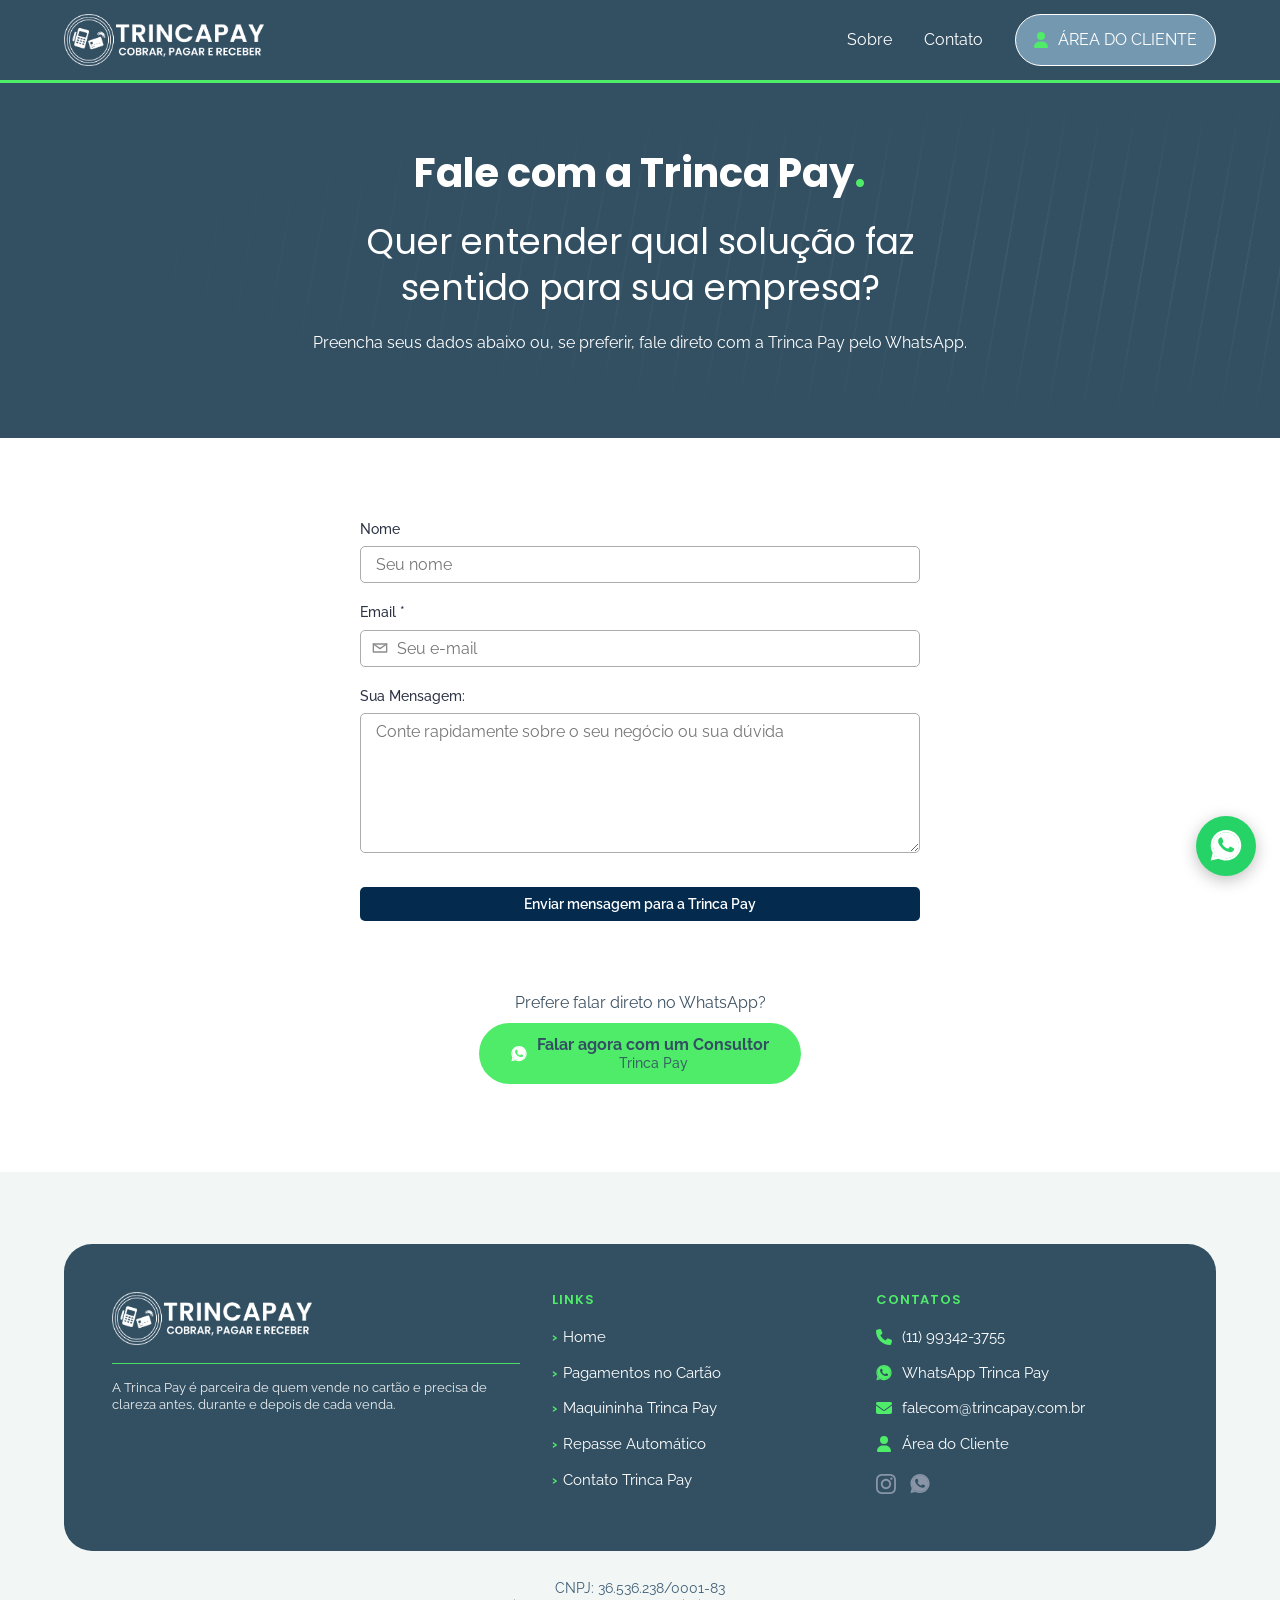
==== commit ab851ddd: "feat: botao flutuante de WhatsApp com mensagem personalizada por pagina + evento GA4 whatsapp_float_" ====
--- a/contato/index.html
+++ b/contato/index.html
@@ -24,7 +24,7 @@
 <noscript><link rel="stylesheet" href="https://fonts.googleapis.com/css2?family=Poppins:wght@400;500;600;700&family=Raleway:wght@400;500;600;700&display=swap"></noscript>
 <link rel="preconnect" href="https://images.leadconnectorhq.com">
 <link rel="icon" type="image/webp" href="/favicon.webp">
-<link rel="stylesheet" href="/assets/css/style.css?v=3">
+<link rel="stylesheet" href="/assets/css/style.css?v=6">
 
 <!-- Google Tag Manager (carregamento adiado: idle/interação do usuário, com limite de 3.5s, para não bloquear o carregamento inicial) -->
 <script>
@@ -44,6 +44,7 @@
 })(window,document,'script','dataLayer','GTM-535Q238L');
 </script>
 <!-- End Google Tag Manager -->
+<script src="/assets/js/analytics-events.js" defer></script>
 <script type="application/ld+json">
 {
   "@context": "https://schema.org",
@@ -72,8 +73,11 @@
 
 <header class="site-header">
   <div class="container">
-    <a href="/" class="logo-link" title="Trinca Pay - Cobrar, pagar e receber">
-      <img src="/assets/images/logo-trincapay.webp" alt="Trinca Pay - Cobrar, pagar e receber" width="1121" height="293" title="Trinca Pay - Cobrar, pagar e receber">
+    <a href="/" class="logo-link" title="Trinca Pay - Cobrar, pagar e receber" itemscope itemtype="https://schema.org/Organization">
+      <img src="/assets/images/logo-trincapay.webp" alt="Trinca Pay - Cobrar, pagar e receber" width="1121" height="293" title="Trinca Pay - Cobrar, pagar e receber" itemprop="logo image">
+    <meta itemprop="name" content="Trinca Pay">
+    <meta itemprop="url" content="https://trincapay.com.br">
+    <meta itemprop="telephone" content="+55-11-99342-3755">
     </a>
     <input type="checkbox" id="nav-toggle" class="nav-toggle-checkbox">
     <label for="nav-toggle" class="nav-toggle-btn" aria-label="Abrir menu">&#9776;</label>
@@ -186,6 +190,8 @@
     if (res.ok) {
       status.textContent = 'Mensagem enviada! Em breve alguém da Trinca Pay entra em contato.';
       form.reset();
+      window.dataLayer = window.dataLayer || [];
+      window.dataLayer.push({ event: 'form_submit_success', cta_label: 'Formulário de contato', page_path: location.pathname });
     } else {
       status.textContent = 'Não foi possível enviar agora. Tente novamente ou fale pelo WhatsApp acima.';
     }
@@ -197,5 +203,9 @@
 });
 </script>
 
+<a href="https://wa.me/5511993423755?text=Ol%C3%A1%2C%20vim%20pelo%20site%20da%20TrincaPay%20%28p%C3%A1gina%20de%20Contato%29%20e%20quero%20falar%20com%20voc%C3%AAs." target="_blank" rel="noopener" class="whatsapp-float" title="Falar no WhatsApp com a Trinca Pay" aria-label="Falar no WhatsApp com a Trinca Pay">
+  <img src="/assets/images/icon-whatsapp-white.svg" alt="" width="32" height="32">
+</a>
+
 </body>
 </html>
--- a/assets/css/style.css
+++ b/assets/css/style.css
@@ -11,7 +11,7 @@
 :root {
   --color-bg-dark: #335063;       /* fundo petróleo - header, hero, seções escuras */
   --color-bg-dark-card: #4a6d84;  /* cartões sobre fundo escuro (levemente mais claro) */
-  --color-bg-panel-blue: rgb(116, 152, 176); /* azul claro da seção "A regra..." (igual produção) */
+  --color-bg-panel-blue: rgb(88, 116, 135); /* azul-acinzentado escurecido (contraste AA p/ texto branco: 4.93:1) */
   --color-accent: #4FEC69;        /* verde destaque - títulos, botões, fundos */
   --color-accent-text: #117A37;   /* verde escurecido para texto/links sobre fundo claro (contraste AA) */
   --color-white: #ffffff;
@@ -41,7 +41,7 @@
   overflow-x: hidden;
 }
 
-img { max-width: 100%; display: block; }
+img { max-width: 100%; height: auto; display: block; }
 
 a { color: inherit; text-decoration: none; }
 
@@ -64,6 +64,7 @@
 p { margin: 0 0 18px; font-size: 1rem; }
 
 .accent { color: var(--color-accent); }
+.section-on-light .accent { color: var(--color-accent-text); } /* verde escurecido sobre fundo claro (contraste AA) */
 
 .section-on-dark h1, .section-on-dark h2, .section-on-dark h3, .section-on-dark p { color: var(--color-text-on-dark); }
 .section-on-light h1, .section-on-light h2, .section-on-light h3 { color: var(--color-text-on-light); }
@@ -699,4 +700,43 @@
 /* FOOTER (todas as páginas) */
 .site-footer .footer-desc { font-size: 13px; font-weight: 400; color: #fff; line-height: 16.9px; }
 .site-footer h2 { font-size: 13px; font-weight: 600; color: var(--color-accent); line-height: 16.9px; }
+
+/* BOTÃO FLUTUANTE DE WHATSAPP (todas as páginas) */
+.whatsapp-float {
+  position: fixed;
+  right: 24px;
+  bottom: 24px;
+  z-index: 999;
+  width: 60px;
+  height: 60px;
+  border-radius: 50%;
+  background: #25D366;
+  display: flex;
+  align-items: center;
+  justify-content: center;
+  box-shadow: 0 4px 16px rgba(0, 0, 0, 0.25);
+  transition: transform 0.2s ease, box-shadow 0.2s ease;
+}
+.whatsapp-float:hover,
+.whatsapp-float:focus-visible {
+  transform: scale(1.08);
+  box-shadow: 0 6px 20px rgba(0, 0, 0, 0.3);
+}
+.whatsapp-float img {
+  width: 32px;
+  height: 32px;
+  display: block;
+}
+@media (max-width: 480px) {
+  .whatsapp-float {
+    right: 16px;
+    bottom: 16px;
+    width: 52px;
+    height: 52px;
+  }
+  .whatsapp-float img {
+    width: 28px;
+    height: 28px;
+  }
+}
 .footer-legal { font-size: 14px; font-weight: 400; color: var(--color-text-alt-dark); line-height: 18.2px; }
